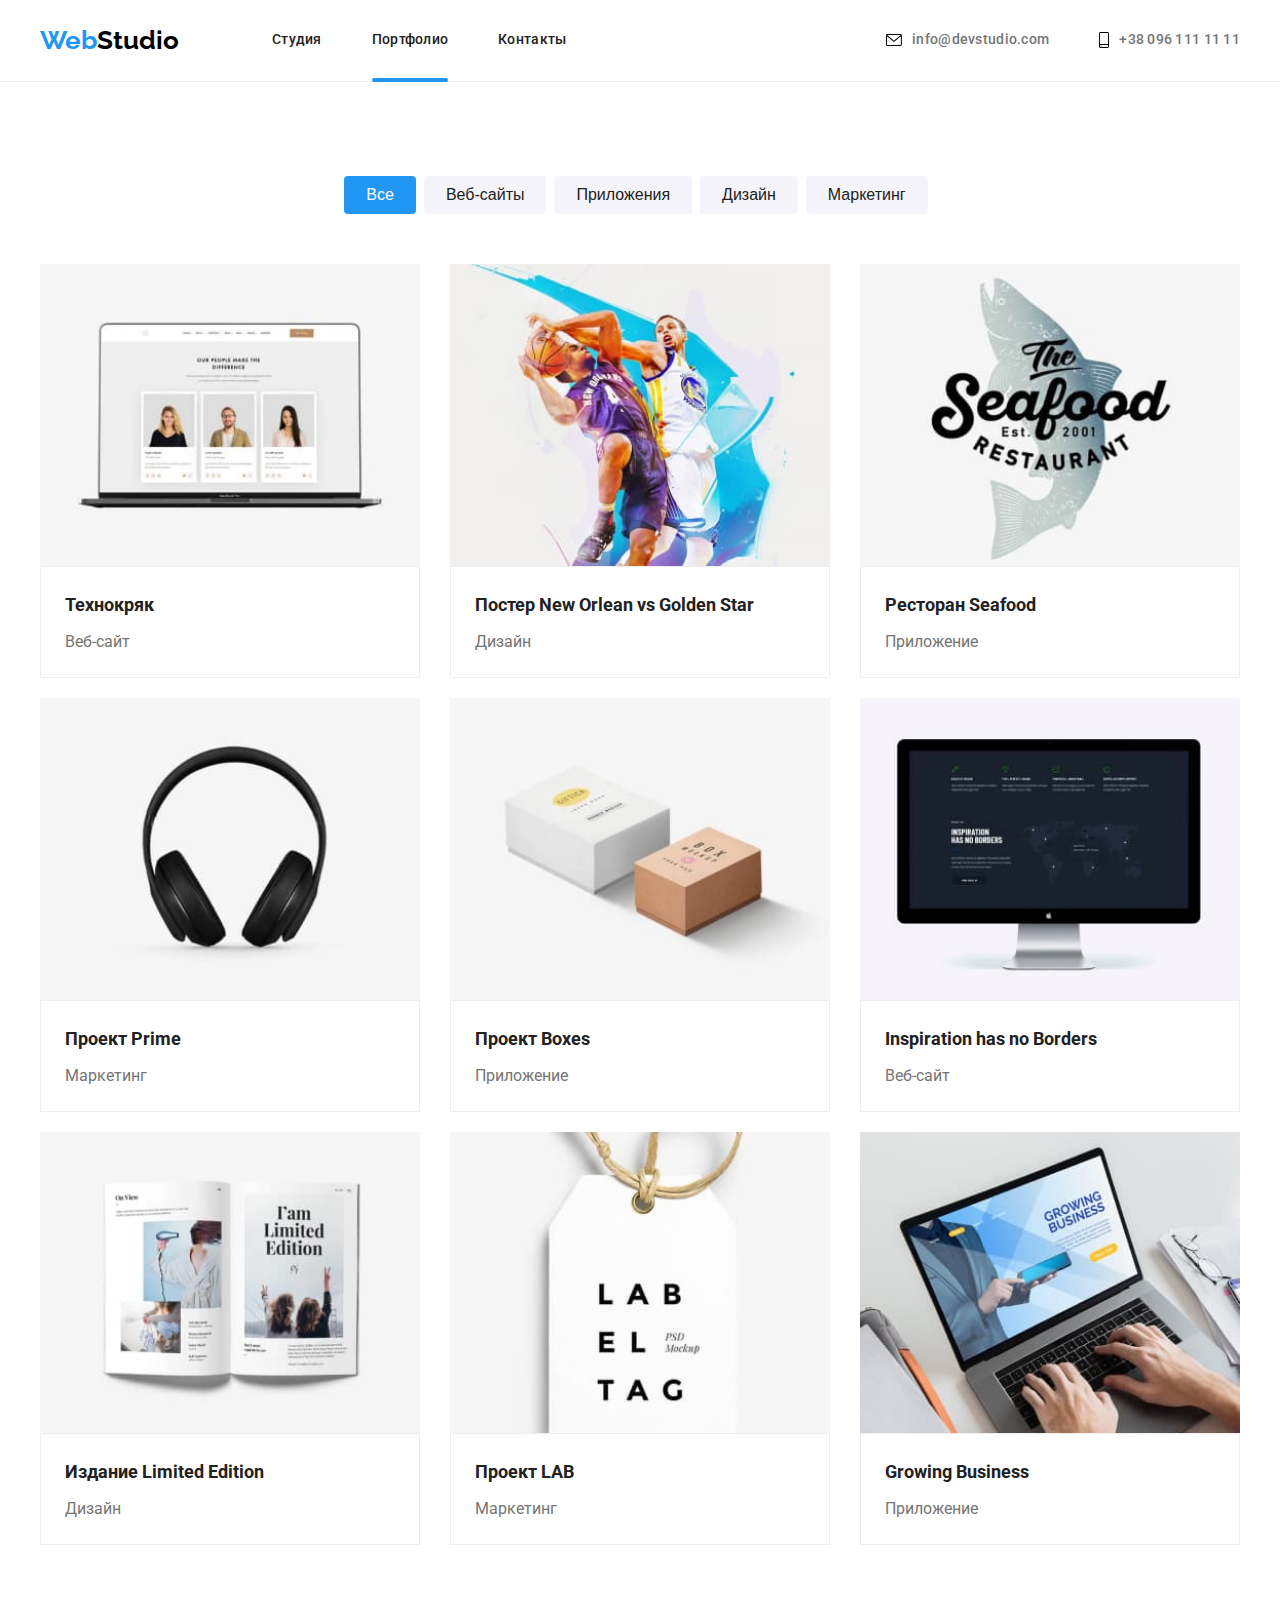
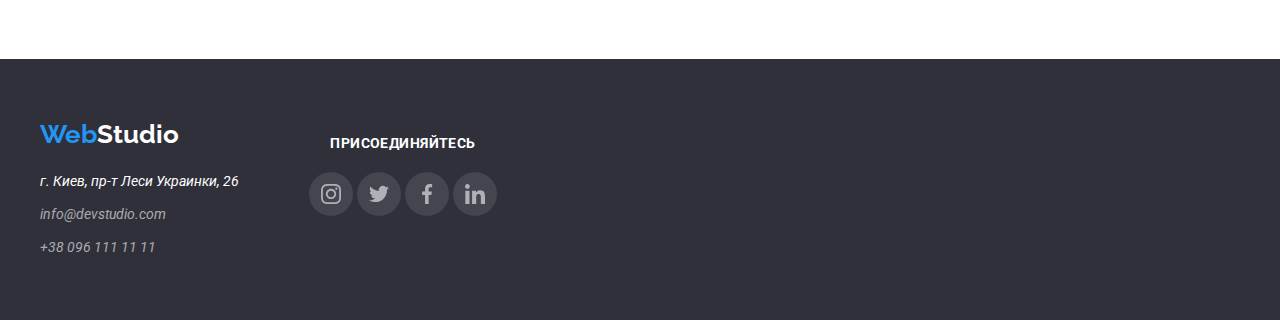
==== portfolio.html @ d8a49e13 "начала 6дз" ====
<!doctype html>
<html lang="ru">
    <head>
    <meta charset="utf-8">
    <meta http-equiv="x-ua-compatible" content="ie=edge">
    <meta name="viewport" content="width=device-width, initial-scale=1.0">
    <title>Портфолио</title>
    <link rel="preconnect" href="https://fonts.googleapis.com">
    <link rel="preconnect" href="https://fonts.gstatic.com" crossorigin>
    <link href="https://fonts.googleapis.com/css2?family=Raleway:wght@700&family=Roboto:wght@400;500;700;900&display=swap" rel="stylesheet">
    <link rel="stylesheet" href="css/styles.css">
    </head>

    <!--Шапка страницы-->
    
    <body>
    
        <header class="header">
            <div class="container">
                <nav class="header-navigation">
                    <a class="header-logo link" href="./index.html"> <span class="header-logo-w">Web</span>Studio</a>
        
                    <!--Навигация на другие страницы-->
                    <ul class="header-nav list">
                        <li><a class="portfolio-header-nav-link pre-pre-nav link" href="index.html">Студия</a></li>
                        <li><a class="portfolio-header-nav-link pre-pre-nav link current" href="./portfolio.html">Портфолио</a></li>
                        <li><a class="portfolio-header-nav-link pre-pre-nav link" href="">Контакты</a></li>
                    </ul>
                </nav>
                <ul class="header-contakt list">
                    <li class="icon-contakt"> 
                        <svg class="icon-contackt-icon" width="16" height="12">
                            <use href="./images/icons.svg#icon-1envelope-hover"></use>
                        </svg>
                        <a class="header-contakt-mailto pre-nav link" href="mailto:info@devstudio.com">info@devstudio.com</a>
                    </li>
                    <li class="icon-contakt">
                        <svg class="icon-contackt-icon" width="10" height="16">
                            <use href="./images/icons.svg#icon-2smartphone"></use>
                        </svg>
                        <a class="header-contakt-tel pre-nav link" href="tel:+380961111111">+38 096 111 11 11</a>
                    </li> 
            </div>
        </header>
     
        <!--Уникальный контент страницы-->
        <main class="section">
            <section class="main-filters">
                <div class="container">
                    <h1 class="visually-hidden">Мои фильтры</h1>
                    <ul class="filters-ul list">
                        <li><button class="portfolio-button-b pre-button" type="button">Все</button></li>
                        <li><button class="portfolio-button pre-button" type="button">Веб-сайты</button></li>
                        <li><button class="portfolio-button pre-button" type="button">Приложения</button></li>
                        <li><button class="portfolio-button pre-button" type="button">Дизайн</button></li>
                        <li><button class="portfolio-button pre-button" type="button">Маркетинг</button></li>
                    </ul>
                </div>
            </section>

            <section class="main-projects">
                <div class="container">
                    <h2 class="visually-hidden">Мои проекты</h2>
                    <ul class="main-projects-ul list">
                        <li class="main-projects-li">
                            <div class="tumba">
                                <div class="projects-overlay">
                                    <img class="projects-img" src="./images/projects/project1.jpg" alt="Технокряк" width="370" height="294">
                                    <p class="projects-overlay-text">Технокряк это современная площадка распространения коронавируса. Компании используют эту платформу для цифрового
                                        шпионажа и атак на защищённые сервера конкурентов.
                                    </p>
                                </div>
                                <div class="projects-border">
                                    <h3 class="main-project-ul-title pre-title">Технокряк</h3>
                                    <p class="main-project-text pre-text" lang="ru">Веб-сайт</p>
                                </div>
                            </div>
                        </li>
                        <li class="main-projects-li">
                            <div class="tumba">
                                <div class="projects-overlay">
                                    <img class="projects-img" src="./images/projects/project2.jpg" alt="Постер" width="370" height="294">
                                    <p class="projects-overlay-text">Технокряк это современная площадка распространения коронавируса. Компании используют
                                        эту платформу для цифрового шпионажа и атак на защищённые сервера конкурентов.
                                    </p>
                                </div>
                                <div class="projects-border">
                                    <h3 class="main-project-ul-title pre-title">Постер New Orlean vs Golden Star</h3>
                                    <p class="main-project-text pre-text" lang="ru">Дизайн</p>
                                </div>
                            </div>
                        </li>
                        <li class="main-projects-li">
                            <div class="tumba">
                                <div class="projects-overlay">
                                    <img class="projects-img" src="./images/projects/project3.jpg" alt="Ресторан Seafood" width="370" height="294">
                                    <p class="projects-overlay-text">Технокряк это современная площадка распространения коронавируса. Компании используют
                                        эту платформу для цифрового шпионажа и атак на защищённые сервера конкурентов.
                                    </p>
                                </div>
                                <div class="projects-border">
                                    <h3 class="main-project-ul-title pre-title">Ресторан Seafood</h3>
                                    <p class="main-project-text pre-text" lang="ru">Приложение</p>
                                </div>
                            </div>
                        </li>
                        <li class="main-projects-li">
                            <div class="tumba">
                                <div class="projects-overlay">
                                    <img class="projects-img" src="./images/projects/project4.jpg" alt="Проект Prime" width="370" height="294">
                                    <p class="projects-overlay-text">Технокряк это современная площадка распространения коронавируса. Компании используют
                                        эту платформу для цифрового шпионажа и атак на защищённые сервера конкурентов.
                                    </p>
                                </div>
                                <div class="projects-border">
                                    <h3 class="main-project-ul-title pre-title">Проект Prime</h3>
                                    <p class="main-project-text pre-text" lang="en">Маркетинг</p>
                                </div>
                            </div>
                        </li>
                        <li class="main-projects-li">
                            <div class="tumba">
                                <div class="projects-overlay">
                                    <img class="projects-img" src="./images/projects/project5.jpg" alt="Проект Boxes" width="370" height="294">
                                    <p class="projects-overlay-text">Технокряк это современная площадка распространения коронавируса. Компании используют
                                        эту платформу для цифрового шпионажа и атак на защищённые сервера конкурентов.
                                    </p>
                                </div>
                                <div class="projects-border">
                                    <h3 class="main-project-ul-title pre-title">Проект Boxes</h3>
                                    <p class="main-project-text pre-text" lang="en">Приложение</p>
                                </div>
                            </div>
                        </li>
                        <li class="main-projects-li">
                            <div class="tumba">
                                <div class="projects-overlay">
                                    <img class="projects-img" src="./images/projects/project6.jpg" alt="Inspiration has no Borders" width="370" height="294">
                                    <p class="projects-overlay-text">Технокряк это современная площадка распространения коронавируса. Компании используют
                                        эту платформу для цифрового шпионажа и атак на защищённые сервера конкурентов.
                                    </p>
                                </div>
                                <div class="projects-border">
                                    <h3 class="main-project-ul-title pre-title">Inspiration has no Borders</h3>
                                    <p class="main-project-text pre-text" lang="en">Веб-сайт</p>
                                </div>
                            </div>
                        </li>
                        <li class="main-projects-li">
                            <div class="tumba">
                                <div class="projects-overlay">
                                    <img class="projects-img" src="./images/projects/project7.jpg" alt="Издание Limited Edition" width="370" height="294">
                                    <p class="projects-overlay-text">Технокряк это современная площадка распространения коронавируса. Компании используют
                                        эту платформу для цифрового шпионажа и атак на защищённые сервера конкурентов.
                                    </p>
                                </div>
                                <div class="projects-border">
                                    <h3 class="main-project-ul-title pre-title">Издание Limited Edition</h3>
                                    <p class="main-project-text pre-text" lang="en">Дизайн</p>
                                </div>
                            </div>
                        </li>
                        <li class="main-projects-li">
                            <div class="tumba">
                                <div class="projects-overlay">
                                    <img class="projects-img" src="./images/projects/project8.jpg" alt="Проект LAB" width="370" height="294">
                                    <p class="projects-overlay-text">Технокряк это современная площадка распространения коронавируса. Компании используют
                                        эту платформу для цифрового шпионажа и атак на защищённые сервера конкурентов.
                                    </p>
                                </div>
                                <div class="projects-border">
                                    <h3 class="main-project-ul-title pre-title">Проект LAB</h3>
                                    <p class="main-project-text pre-text" lang="en">Маркетинг</p>
                                </div>
                            </div>
                        </li>
                        <li class="main-projects-li">
                            <div class="tumba">
                                <div class="projects-overlay">
                                    <img class="projects-img" src="./images/projects/project9.jpg" alt="Growing Business" width="370" height="294">
                                    <p class="projects-overlay-text">Технокряк это современная площадка распространения коронавируса. Компании используют
                                        эту платформу для цифрового шпионажа и атак на защищённые сервера конкурентов.
                                    </p>
                                </div>
                                <div class="projects-border">
                                    <h3 class="main-project-ul-title pre-title">Growing Business</h3>
                                    <p class="main-project-text pre-text" lang="en">Приложение</p>
                                </div>
                            </div>
                        </li>
                    </ul>
                </div>
            </section>
        </main>
        <!--Footer-->
        <footer class="footer">
            <div class="container footer-conteiner">
                <div class="footer-conteiner-box">
                    <a class="footer-logo link" href="./index.html"> <span class="footer-logo-w">Web</span>Studio</a>
                    <address class="footer-contakt">
                        <ul class="footer-contakt-ul list">
                            <li> <a class="footer-contakt-address pre-nav pre-text link" href="https://goo.gl/maps/k5yf5XhUNcUCfMpx5" target="_blank" rel="noopener noreferrer">г. Киев, пр-т Леси Украинки, 26</a></li>
                            <li> <a class="footer-contakt-mailto pre-nav pre-text link" href="mailto:info@devstudio.com">info@devstudio.com</a></li>
                            <li> <a class="footer-contakt-tel pre-nav pre-text link" href="tel:+380961111111">+38 096 111 11 11</a></li>
                        </ul> 
                    </address>
                </div>
                <div class="footer-social-box">
                    <h2 class="footer-social-title">Присоединяйтесь</h2>
                    <ul class="footer-social-ul list">
                        <li class="footer-social-li">
                            <a href="" class="icon-social link">
                                <svg class="icon-social-icon" width="20" height="20">
                                    <use href="./images/icons.svg#icon-instagram"></use>
                                </svg>
                            </a>
                        </li>
                        <li class="footer-social-li">
                            <a href="" class="icon-social link">
                                <svg class="icon-social-icon" width="20" height="20">
                                    <use href="./images/icons.svg#icon-twitter"></use>
                                </svg>
                            </a>
                        </li>
                        <li class="footer-social-li">
                            <a href="" class="icon-social link">
                                <svg class="icon-social-icon" width="20" height="20">
                                    <use href="./images/icons.svg#icon-facebook"></use>
                                </svg>
                            </a>
                        </li>
                        <li class="footer-social-li">
                            <a href="" class="icon-social link">
                                <svg class="icon-social-icon" width="20" height="20">
                                    <use href="./images/icons.svg#icon-linkedin"></use>
                                </svg>
                            </a>
                        </li>
                    </ul>
                </div>
            </div>
        </footer>
    </body>
</html>
---- css/styles.css ----
:root {
  --text-color: #757575;
  --text-title-color: #212121;
  --footer-nav-color: rgba(255, 255, 255, 0.6);
  --heder-logo-s-color: #000000;
  --text-color-white: #ffffff;
  --accent-background-color-button: #188ce8;
  --accent-text-color: #2196f3;
  --margin-left-section-main: 30px;
  --timing-function: cubic-bezier(0.4, 0, 0.2, 1);
  --transition-duration: 250ms;
}

body {
  margin: 0;

  background-color: #ffffff;
  color: #757575;
  font-family: Roboto;
  font-style: sans-serif;
  font-weight: normal;
}
.list {
  list-style: none;
}
.link {
  text-decoration: none;
}
.visually-hidden {
  display: none;
}

.header-logo:hover,
.header-logo:focus {
  color: var(--accent-background-color-button);
}
.pre-pre-nav:hover,
.pre-pre-nav:focus {
  color: var(--accent-background-color-button);
  cursor: pointer;
}
.pre-button:hover,
.pre-button:focus {
  background-color: var(--accent-background-color-button);
  color: var(--text-color-white);
  cursor: pointer;
}
.pre-nav:hover,
.pre-nav:focus {
  color: var(--accent-text-color);
}

/*-------------header-----------*/
.header {
  border-bottom: 1px solid #ececec;
}

.header .container {
  display: flex;
}

.header-navigation {
  display: flex;
  align-items: center;
}

.header-nav {
  display: flex;
}

.header-contakt {
  display: flex;
  margin-left: auto;
}

.header-logo {
  display: inline-block;
  margin-right: 93px;
  padding-top: 25px;
  padding-bottom: 25px;

  font-family: Raleway;
  font-weight: bold;
  font-size: 26px;
  line-height: 1.19;
  color: var(--heder-logo-s-color);
  transition: color var(--transition-duration) var(--timing-function);
}

.header-logo-w {
  color: var(--accent-text-color);
}

.header-nav,
.header-contakt {
  font-weight: 500;
  font-size: 14px;
  line-height: 1.14;
  letter-spacing: 0.02em;
}

.header-nav-link {
  display: inline-block;
  margin-right: 50px;
  padding-top: 32px;
  padding-bottom: 32px;

  color: var(--text-title-color);

  position: relative;
  transition: background-color var(--transition-duration) var(--timing-function);
}

.current:after {
  content: "";

  position: absolute;
  left: 0;
  bottom: -1.5px;

  display: block;
  width: 100%;
  height: 4px;
  background-color: var(--accent-text-color);
  border-radius: 2px;
}
.pre-pre-nav {
  transition: color var(--transition-duration) var(--timing-function);
}

.header-contakt-mailto {
  margin-right: 50px;
}
.header-contakt-tel,
.header-contakt-mailto {
  display: inline-block;
  padding-top: 32px;
  padding-bottom: 32px;

  color: #757575;
  transition: color var(--transition-duration) var(--timing-function);
}

.icon-contakt {
  display: flex;
  justify-content: center;
  align-items: center;
}
.icon-contakt:hover,
.icon-contakt:focus {
  fill: var(--accent-text-color);
  cursor: pointer;
}
.icon-contakt:hover .icon-contackt-icon,
.icon-contakt:focus .icon-contackt-icon {
  fill: var(--accent-text-color);
}
.icon-contackt-icon {
  margin-right: 10px;
  transition: fill var(--transition-duration) var(--timing-function);
}

.heading {
  position: relative;
  background: #2f303a;

  max-width: 1600px;
  height: 600px;
  margin-left: auto;
  margin-right: auto;

  background-image: linear-gradient(
      rgba(47, 48, 58, 0.4),
      rgba(47, 48, 58, 0.4)
    ),
    url("../images/heading/developed.jpg");

  background-repeat: no-repeat;
  background-position: center;
  background-size: cover;

  padding-top: 200px;
  padding-bottom: 200px;
  text-align: center;
}

.heading-title {
  margin: 0 auto 30px auto;
  max-width: 650px;

  font-weight: 900;
  font-size: 44px;
  line-height: 1.36;
  color: var(--text-color-white);
}

.heading-button {
  display: inline-block;
  padding: 10px 32px;
  border-radius: 4px;

  font-weight: bold;
  font-size: 16px;
  line-height: 1.87;
  color: var(--text-color-white);
  background-color: #2196f3;
}

/*---------------main--------------------*/
.main-feature-title {
  font-weight: bold;
  font-size: 14px;
  line-height: 1.14;
  letter-spacing: 0.03em;
  text-transform: uppercase;
  color: var(--text-title-color);
  margin-bottom: 10px;
}
.main-feature-ul {
  display: flex;
  flex-wrap: wrap;
  margin-left: calc(-1 * var(--margin-left-section-main));
}
.main-feature-ul > .main-feature-li {
  flex-basis: calc(100% / 4 - 30px);
  margin-left: var(--margin-left-section-main);
}
.icon-feature {
  display: flex;
  justify-content: center;
  align-items: center;
  margin-bottom: 30px;
  width: 270px;
  height: 120px;
  background: #f5f4fa;
  border-radius: 4px;
}

.main-box {
  padding-bottom: 94px;
}
.main-box-ul {
  display: flex;
  flex-wrap: wrap;
  margin-left: calc(-1 * var(--margin-left-section-main));
}
.main-box-ul > .main-box-li {
  flex-basis: calc(100% / 4 - 30px);
  margin-left: var(--margin-left-section-main);
}
.main-box-li {
  position: relative;
  display: flex;
}

.position {
  position: absolute;
  left: 0;
  bottom: 0;

  display: flex;
  justify-content: center;
  align-items: center;
  width: 100%;
  height: 70px;

  font-weight: bold;
  font-size: 14px;
  line-height: 1.14;
  letter-spacing: 0.03em;
  color: #ffffff;
  background: rgba(47, 48, 58, 0.8);
}

.main-team {
  background: #f5f4fa;
  border-radius: 4px;
  margin-right: auto;
  margin-left: auto;
}

.main-team-li {
  background-color: var(--text-color-white);
  box-shadow: 0px 1px 3px rgba(0, 0, 0, 0.12), 0px 1px 1px rgba(0, 0, 0, 0.14),
    0px 2px 1px rgba(0, 0, 0, 0.2);
  border-radius: 0px 0px 4px 4px;
}
.main-team-ul {
  display: flex;
  flex-wrap: wrap;
  margin-left: calc(-1 * var(--margin-left-section-main));
}
.main-team-ul > .main-team-li {
  flex-basis: calc(100% / 4 - 30px);
  margin-left: var(--margin-left-section-main);
}

.pre-text {
  font-size: 14px;
  line-height: 1.71;
}
.pre-title {
  font-weight: bold;
  font-size: 36px;
  line-height: 1.16;
  color: var(--text-title-color);
  text-align: center;
  margin-bottom: 50px;
}
.pre {
  margin-bottom: 10px;
  text-align: center;
}
.main-team-ul-title {
  font-weight: 500;
  font-size: 16px;
  line-height: 1.18;
  margin-bottom: 10px;
}
.main-team-text {
  font-size: 16px;
  line-height: 1.18;
  text-align: center;
  margin-bottom: 16px;
}
.social-ul {
  display: flex;
  justify-content: center;
  margin-bottom: 30px;
}
.main-team-social-li:not(:last-child) {
  margin-right: 10px;
}

.icon-social {
  display: flex;
  width: 44px;
  height: 44px;
  align-items: center;
  justify-content: center;
  border-radius: 50%;
  fill: #afb1b8;
  background: rgba(255, 255, 255, 0.1);
  transition: background-color var(--transition-duration) var(--timing-function);
}
.icon-social-icon {
  transition: fill var(--transition-duration) var(--timing-function);
}

.icon-social:hover,
.icon-social:focus {
  background-color: var(--accent-text-color);
  cursor: pointer;
}
.icon-social:hover .icon-social-icon,
.icon-social:focus .icon-social-icon {
  fill: var(--text-color-white);
}
.main-client-ul {
  display: flex;
}

.icon-client {
  display: flex;
  width: 170px;
  height: 92px;
  border: 1px solid #afb1b8;
  margin-right: 30px;
  justify-content: center;
  align-items: center;
  border-radius: 4px;
  transition: background-color var(--transition-duration) var(--timing-function);
}
.icon-client-icon {
  fill: #afb1b8;
  transition: fill var(--transition-duration) var(--timing-function);
}

.icon-client:hover,
.icon-client:focus {
  border-color: var(--accent-text-color);
  cursor: pointer;
}

.icon-client:hover .icon-client-icon,
.icon-client:focus .icon-client-icon {
  fill: var(--accent-text-color);
}

img {
  display: block;
  min-width: 100%;
  height: auto;
}

.img-team {
  margin-bottom: 30px;
}
/*------------------footer-----------------*/
.footer {
  display: flex;
  margin-right: auto;
  margin-left: auto;
  background: #2f303a;
}
.footer-conteiner {
  display: flex;
}
.footer-conteiner-box {
  display: flex;
  flex-direction: column;
  align-items: baseline;
}
.footer-logo {
  display: block;
  font-family: Raleway;
  font-weight: bold;
  font-size: 26px;
  line-height: 1.19;
  color: var(--text-color-white);
  padding-top: 60px;
  margin-bottom: 20px;
}
.footer-logo-w {
  color: var(--accent-text-color);
}
.footer-contakt {
  display: flex;
}
.footer-contakt-ul {
  display: block;
  padding-bottom: 60px;
}
.footer-contakt-address {
  display: block;
  margin-bottom: 9px;
  color: var(--text-color-white);
  transition: color var(--transition-duration) var(--timing-function);
}
.footer-contakt-mailto {
  display: block;
  margin-bottom: 9px;
  color: rgba(255, 255, 255, 0.6);
  transition: color var(--transition-duration) var(--timing-function);
}
.footer-contakt-tel {
  display: block;
  color: rgba(255, 255, 255, 0.6);
  transition: color var(--transition-duration) var(--timing-function);
}
.footer-social-box {
  display: flex;
  flex-direction: column;
  align-items: center;
  margin-left: 70px;
  padding-top: 72px;
  padding-bottom: 100px;
}
.footer-social-title {
  font-family: Roboto;
  font-style: normal;
  font-weight: bold;
  font-size: 14px;
  line-height: 1.14;
  letter-spacing: 0.03em;
  text-transform: uppercase;
  color: var(--text-color-white);
  margin-bottom: 20px;
}
.footer-social-ul {
  display: block;
  align-items: center;
  justify-content: center;
}
.footer-social-li {
  display: inline-block;
  align-items: center;
}

/*-----------------------Portfolio-------------------------*/
/*---------------Header---------------*/
.portfolio-header-nav-link {
  display: inline-block;
  margin-right: 50px;
  padding-top: 32px;
  padding-bottom: 32px;

  color: var(--text-title-color);

  position: relative;
}

.portfolio-header-contakt-mailto,
.portfolio-header-contakt-tel {
  color: var(--text-color);
}
.portfolio-header-contakt-mailto {
  display: inline-block;
  margin-right: 50px;
  padding-top: 32px;
  padding-bottom: 32px;
}

.portfolio-header-contakt-tel {
  display: inline-block;
  padding-top: 32px;
  padding-bottom: 32px;
}

/*--------------Button-------------*/
.main-filters {
  display: flex;
}

.filters-ul {
  display: flex;
  justify-content: center;
}
.pre-button {
  font-weight: 500;
  font-size: 16px;
  line-height: 1.62;
  border: none;
}
.portfolio-button-b {
  display: inline-block;
  padding: 6px 22px;
  margin-right: 8px;
  margin-bottom: 50px;
  border-radius: 4px;

  color: var(--text-color-white);
  background-color: var(--accent-text-color);
}
.portfolio-button {
  display: inline-block;
  padding: 6px 22px;
  margin-right: 8px;
  margin-bottom: 50px;

  color: var(--text-title-color);
  background: #f5f4fa;
  border-radius: 4px;
}
/*-----------Main--------------*/

.main-projects-ul {
  display: flex;
  flex-wrap: wrap;
  margin-left: calc(-1 * var(--margin-left-section-main));
}
.main-projects-li {
  flex-basis: calc(100% / 3 - 30px);
  margin-left: var(--margin-left-section-main);
}
.tumba:hover,
.tumba:focus {
  box-shadow: 0px 1px 1px rgba(0, 0, 0, 0.12), 0px 4px 4px rgba(0, 0, 0, 0.06),
    1px 4px 6px rgba(0, 0, 0, 0.16);
  cursor: pointer;
}

.projects-border {
  border: 1px solid #eeeeee;
  margin-bottom: 20px;
}
.main-project-ul-title {
  margin: 20px 24px 4px 24px;
  text-align: left;

  font-size: 18px;
  line-height: 2;
}

.main-project-text {
  margin: 0px 24px 20px 24px;
  text-align: left;

  font-size: 16px;
  line-height: 1.87;
}
.projects-overlay {
  position: relative;
  overflow: hidden;
}

.projects-overlay-text {
  position: absolute;
  top: 0;
  left: 0;
  height: 100%;
  padding: 63px 24px;
  overflow: auto;

  font-size: 18px;
  line-height: 28px;
  letter-spacing: 0.03em;
  background: rgba(33, 150, 243, 0.9);
  color: var(--text-color-white);
  transform: translateY(100%);
  transition: transform var(--transition-duration) var(--timing-function);
}
.tumba:hover .projects-overlay-text,
.tumba:focus .projects-overlay-text {
  transform: translateY(0%);
}
/*----------container-----------------*/
p,
h1,
h2,
h3,
h4 {
  margin-top: 0;
  margin-bottom: 0;
}
ul {
  margin-top: 0;
  margin-bottom: 0;
  padding-left: 0;
}
.container {
  width: 1200px;
  padding-left: 15px;
  padding-right: 15px;
  margin: 0 auto;
  align-items: center;
}
.section {
  padding-top: 94px;
  padding-bottom: 94px;
}
/*---------modal---------*/
.backdrop {
  position: fixed;
  top: 0;
  left: 0;
  width: 100vw;
  height: 100vh;
  background: rgba(0, 0, 0, 0.2);
  opacity: 1;
  transform: scale(1);

  transition: opacity transform;
  transition-duration: var(--transition-duration);
  transition-timing-function: var(--timing-function);
}

.backdrop.is-hidden {
  opacity: 0;
  transform: scale(0);
  pointer-events: none;
  visibility: visible;
}
.modal-window {
  width: 528px;
  height: 521px;

  position: absolute;
  top: 50%;
  left: 50%;
  transform: translate(-50%, -50%);
  background: #ffffff;
}
.modal-close-btn {
  display: flex;
  width: 30px;
  height: 30px;
  align-items: center;
  justify-content: center;
  border-radius: 50%;

  position: absolute;
  top: 8px;
  right: 8px;

  background: #ffffff;
  border: 1px solid rgba(0, 0, 0, 0.1);
}
.modal-close-icon {
  display: flex;
  fill: #000000;
}
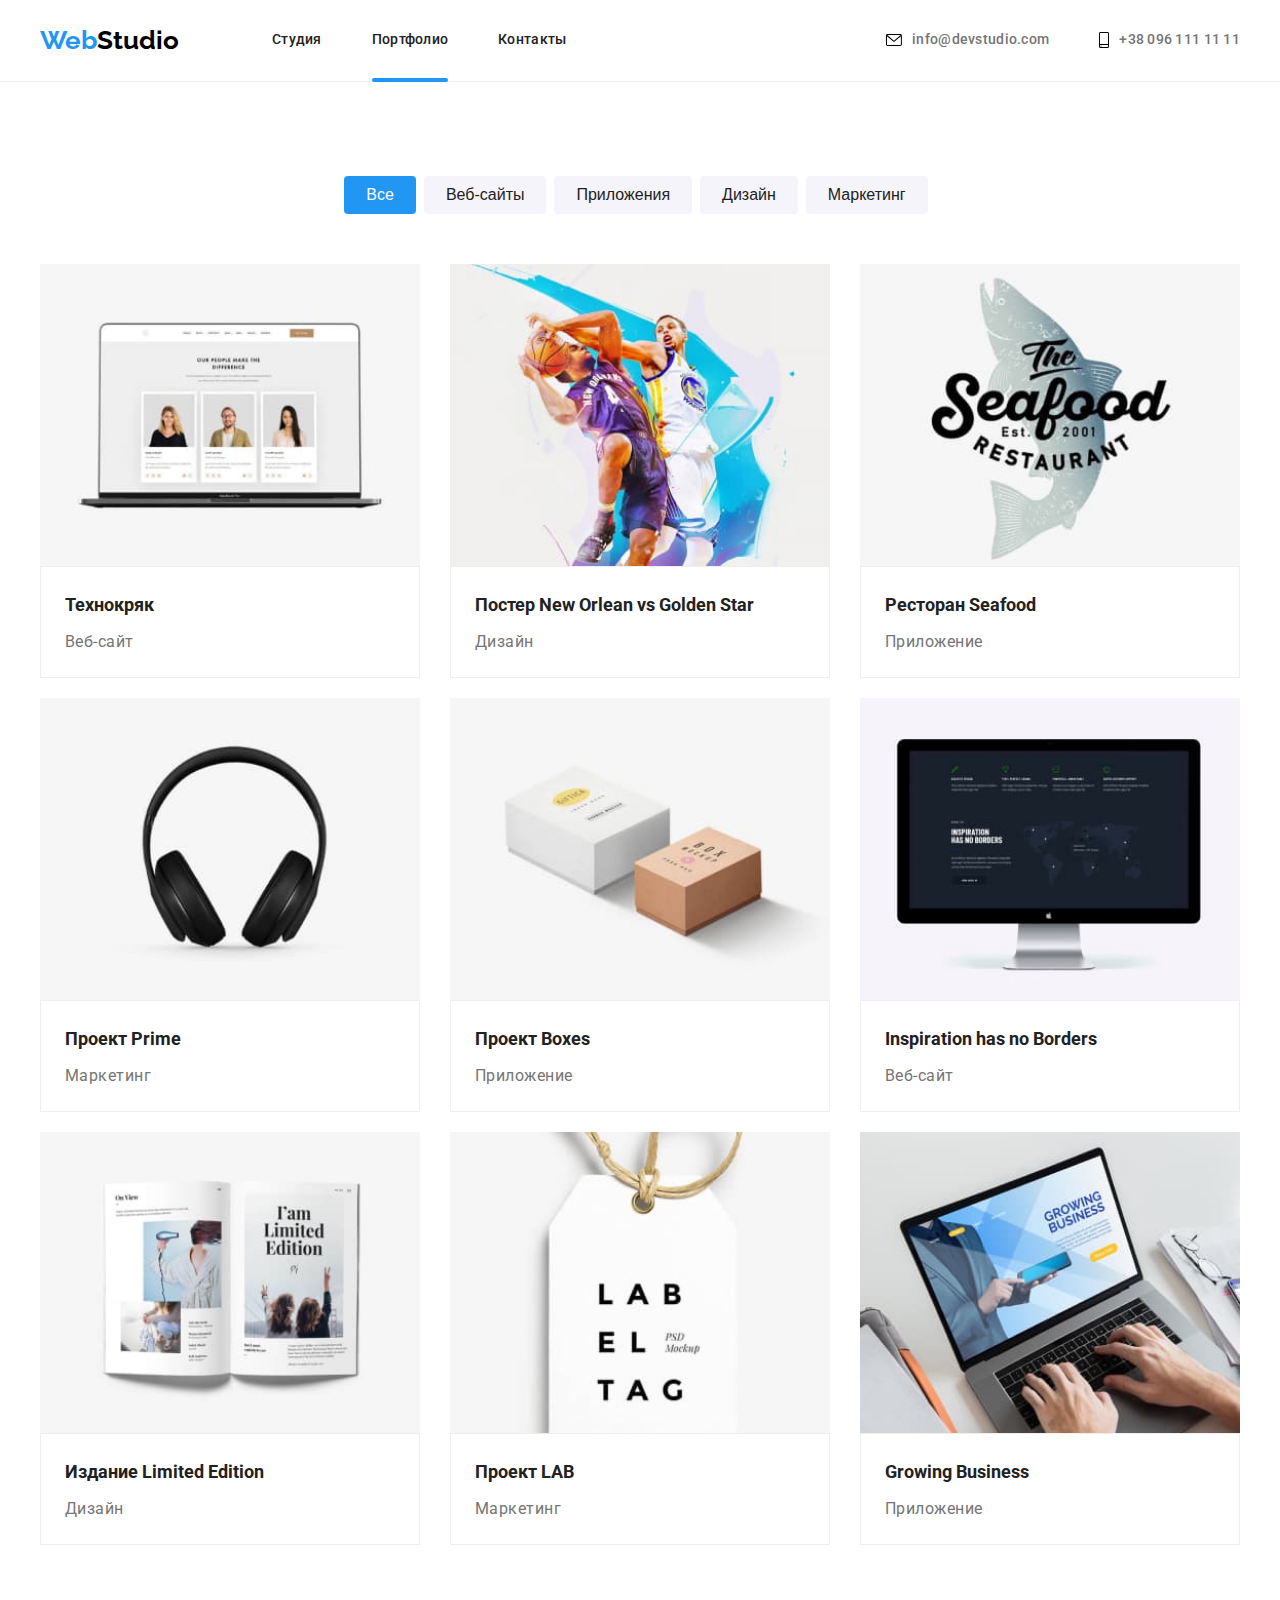
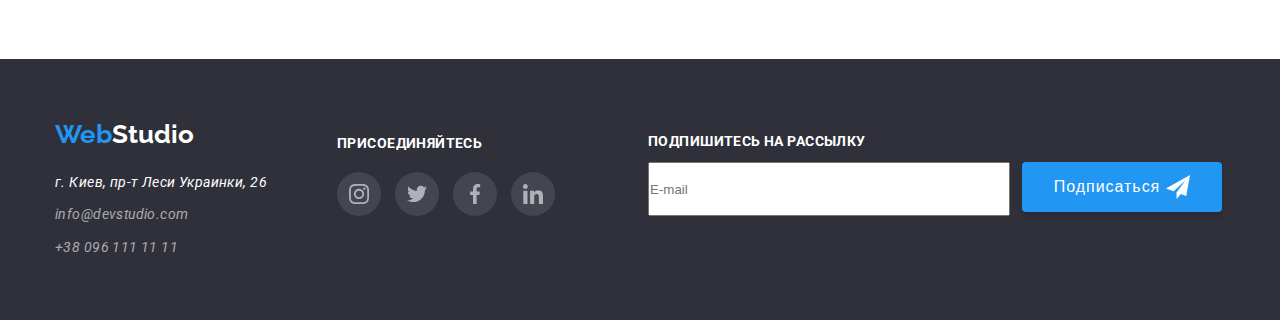
==== commit 5ef681e8: "сделала футер" ====
--- a/portfolio.html
+++ b/portfolio.html
@@ -46,7 +46,7 @@
         <!--Уникальный контент страницы-->
         <main class="section">
             <section class="main-filters">
-                <div class="container">
+                <div class="container-portfolio">
                     <h1 class="visually-hidden">Мои фильтры</h1>
                     <ul class="filters-ul list">
                         <li><button class="portfolio-button-b pre-button" type="button">Все</button></li>
@@ -194,7 +194,7 @@
         </main>
         <!--Footer-->
         <footer class="footer">
-            <div class="container footer-conteiner">
+            <div class="container-portfolio footer-conteiner">
                 <div class="footer-conteiner-box">
                     <a class="footer-logo link" href="./index.html"> <span class="footer-logo-w">Web</span>Studio</a>
                     <address class="footer-contakt">
@@ -238,6 +238,22 @@
                         </li>
                     </ul>
                 </div>
+                <div class="footer-form">
+                    <h2 class="form-send-title">Подпишитесь на рассылку</h2>
+                    <form class="form-send">
+                        <div class="form-mail">
+                            <input type="email" name="mail" id="mail" autocomplete placeholder="E-mail">
+                        </div>
+                        <button type="submit" class="footer-form-button pre-button">Подписаться
+                            <a href="" class="icon-footer">
+                                <svg class="icon-footer-icon" width="24" height="24">
+                                    <use href="./images/icons.svg#icon-icon-send"></use>
+                                </svg>
+                            </a>
+                        </button>
+                    </form>
+                </div>
+                
             </div>
         </footer>
     </body>
--- a/css/styles.css
+++ b/css/styles.css
@@ -268,6 +268,7 @@
   font-size: 14px;
   line-height: 1.14;
   letter-spacing: 0.03em;
+  text-transform: uppercase;
   color: #ffffff;
   background: rgba(47, 48, 58, 0.8);
 }
@@ -298,6 +299,7 @@
 .pre-text {
   font-size: 14px;
   line-height: 1.71;
+  letter-spacing: 0.03em;
 }
 .pre-title {
   font-weight: bold;
@@ -416,7 +418,7 @@
   font-family: Raleway;
   font-weight: bold;
   font-size: 26px;
-  line-height: 1.19;
+  line-height: 1.2;
   color: var(--text-color-white);
   padding-top: 60px;
   margin-bottom: 20px;
@@ -457,8 +459,6 @@
   padding-bottom: 100px;
 }
 .footer-social-title {
-  font-family: Roboto;
-  font-style: normal;
   font-weight: bold;
   font-size: 14px;
   line-height: 1.14;
@@ -466,6 +466,8 @@
   text-transform: uppercase;
   color: var(--text-color-white);
   margin-bottom: 20px;
+  text-align: left;
+  width: 100%;
 }
 .footer-social-ul {
   display: block;
@@ -475,6 +477,69 @@
 .footer-social-li {
   display: inline-block;
   align-items: center;
+}
+.footer-social-li:not(:last-child) {
+  margin-right: 10px;
+}
+.footer-form {
+  display: block;
+  justify-content: center;
+  align-items: center;
+  margin-left: 93px;
+  padding-top: 72px;
+  padding-bottom: 94px;
+}
+.form-send {
+  display: flex;
+  justify-content: start;
+}
+.form-mail {
+  display: flex;
+}
+.form-mail input {
+  margin-right: 12px;
+  padding: 0;
+  width: 358px;
+  height: 50px;
+}
+
+.form-send-title {
+  font-weight: bold;
+  font-size: 14px;
+  line-height: 1.14px;
+  letter-spacing: 0.03em;
+  text-transform: uppercase;
+
+  color: var(--text-color-white);
+  margin-bottom: 20px;
+}
+.footer-form-button {
+  font-weight: bold;
+  font-size: 16px;
+  line-height: 1.87px;
+
+  width: 200px;
+  height: 50px;
+
+  display: flex;
+  justify-content: center;
+  align-items: center;
+  text-align: center;
+  letter-spacing: 0.06em;
+
+  color: var(--text-color-white);
+  background-color: var(--accent-text-color);
+  box-shadow: 0px 4px 4px rgba(0, 0, 0, 0.15);
+  border-radius: 4px;
+}
+.icon-footer {
+  display: flex;
+  justify-content: center;
+  align-items: center;
+  margin-left: 6px;
+}
+.icon-footer-icon {
+  fill: var(--text-color-white);
 }
 
 /*-----------------------Portfolio-------------------------*/
@@ -620,6 +685,13 @@
 }
 .container {
   width: 1200px;
+  padding-left: 15px;
+  padding-right: 15px;
+  margin: 0 auto;
+  align-items: center;
+}
+.container-portfolio {
+  width: 1170px;
   padding-left: 15px;
   padding-right: 15px;
   margin: 0 auto;
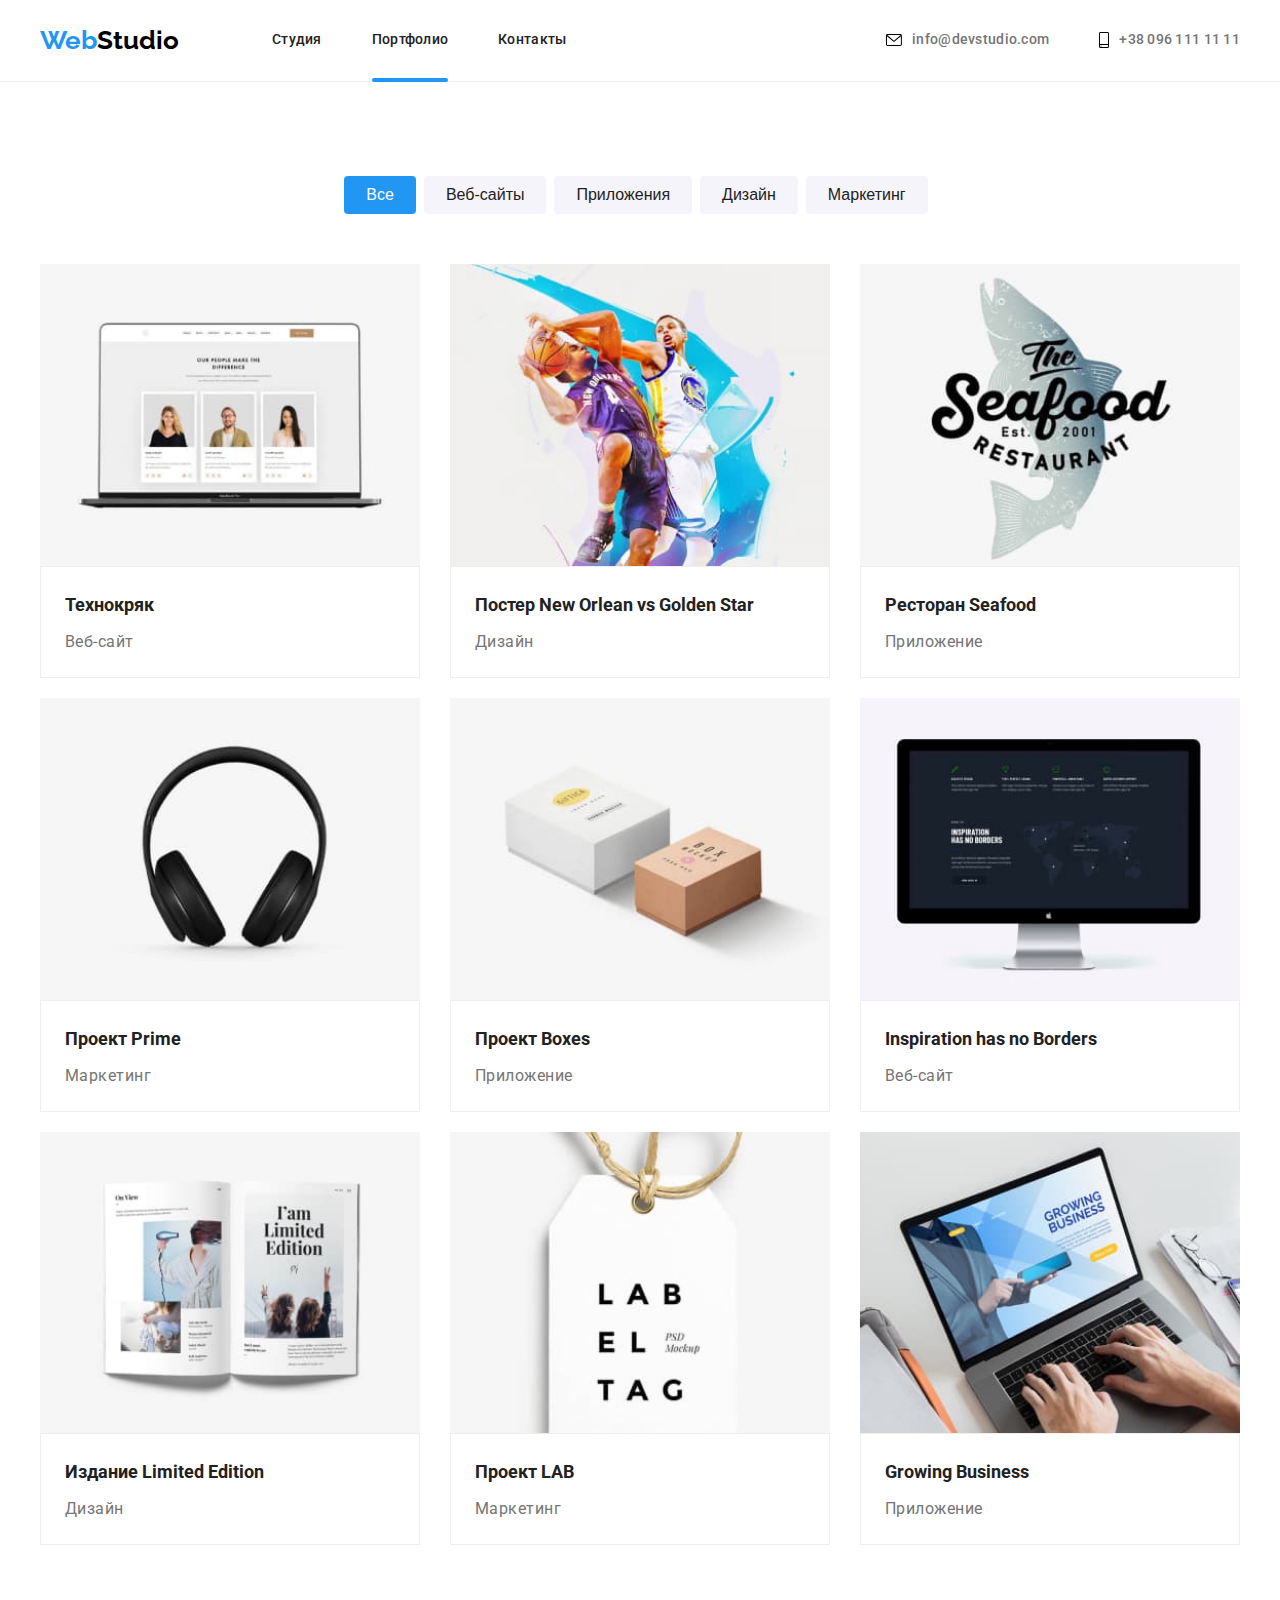
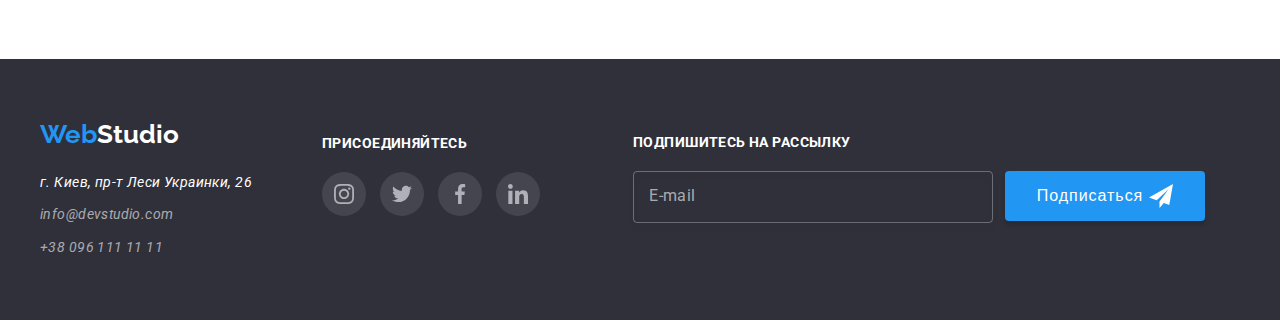
==== commit 531bb17c: "закончила 6 дз" ====
--- a/portfolio.html
+++ b/portfolio.html
@@ -46,7 +46,7 @@
         <!--Уникальный контент страницы-->
         <main class="section">
             <section class="main-filters">
-                <div class="container-portfolio">
+                <div class="container">
                     <h1 class="visually-hidden">Мои фильтры</h1>
                     <ul class="filters-ul list">
                         <li><button class="portfolio-button-b pre-button" type="button">Все</button></li>
@@ -194,7 +194,7 @@
         </main>
         <!--Footer-->
         <footer class="footer">
-            <div class="container-portfolio footer-conteiner">
+            <div class="container footer-conteiner">
                 <div class="footer-conteiner-box">
                     <a class="footer-logo link" href="./index.html"> <span class="footer-logo-w">Web</span>Studio</a>
                     <address class="footer-contakt">
@@ -242,7 +242,8 @@
                     <h2 class="form-send-title">Подпишитесь на рассылку</h2>
                     <form class="form-send">
                         <div class="form-mail">
-                            <input type="email" name="mail" id="mail" autocomplete placeholder="E-mail">
+                            <input type="email" class="form-input" name="mail" id="mail" autocomplete>
+                            <label for="mail" class="form-label">E-mail</label>
                         </div>
                         <button type="submit" class="footer-form-button pre-button">Подписаться
                             <a href="" class="icon-footer">
--- a/css/styles.css
+++ b/css/styles.css
@@ -495,6 +495,7 @@
 }
 .form-mail {
   display: flex;
+  position: relative;
 }
 .form-mail input {
   margin-right: 12px;
@@ -502,11 +503,35 @@
   width: 358px;
   height: 50px;
 }
+.form-input {
+  background-color: transparent;
+  outline: none;
+  border: 1px solid rgba(255, 255, 255, 0.3);
+  filter: drop-shadow(0px 4px 4px rgba(0, 0, 0, 0.15));
+  border-radius: 4px;
+}
+.form-input:hover,
+.form-input:focus {
+  border-color: var(--accent-text-color);
+  cursor: pointer;
+}
+.form-label {
+  position: absolute;
+  top: 15px;
+  left: 16px;
+
+  font-weight: normal;
+  font-size: 16px;
+  line-height: 1.25;
+  letter-spacing: 0.03em;
+
+  color: rgba(255, 255, 255, 0.6);
+}
 
 .form-send-title {
   font-weight: bold;
   font-size: 14px;
-  line-height: 1.14px;
+  line-height: 1.14;
   letter-spacing: 0.03em;
   text-transform: uppercase;
 
@@ -516,7 +541,7 @@
 .footer-form-button {
   font-weight: bold;
   font-size: 16px;
-  line-height: 1.87px;
+  line-height: 1.87;
 
   width: 200px;
   height: 50px;
@@ -608,16 +633,16 @@
   border-radius: 4px;
 }
 /*-----------Main--------------*/
-
 .main-projects-ul {
   display: flex;
   flex-wrap: wrap;
   margin-left: calc(-1 * var(--margin-left-section-main));
 }
-.main-projects-li {
+.main-projects-ul > .main-projects-li {
   flex-basis: calc(100% / 3 - 30px);
   margin-left: var(--margin-left-section-main);
 }
+
 .tumba:hover,
 .tumba:focus {
   box-shadow: 0px 1px 1px rgba(0, 0, 0, 0.12), 0px 4px 4px rgba(0, 0, 0, 0.06),
@@ -658,7 +683,7 @@
   overflow: auto;
 
   font-size: 18px;
-  line-height: 28px;
+  line-height: 1.55;
   letter-spacing: 0.03em;
   background: rgba(33, 150, 243, 0.9);
   color: var(--text-color-white);
@@ -690,13 +715,7 @@
   margin: 0 auto;
   align-items: center;
 }
-.container-portfolio {
-  width: 1170px;
-  padding-left: 15px;
-  padding-right: 15px;
-  margin: 0 auto;
-  align-items: center;
-}
+
 .section {
   padding-top: 94px;
   padding-bottom: 94px;
@@ -724,14 +743,16 @@
   visibility: visible;
 }
 .modal-window {
+  position: absolute;
   width: 528px;
-  height: 521px;
-
-  position: absolute;
+  min-height: 521px;
   top: 50%;
   left: 50%;
   transform: translate(-50%, -50%);
   background: #ffffff;
+  box-shadow: 0px 1px 3px rgba(0, 0, 0, 0.12), 0px 1px 1px rgba(0, 0, 0, 0.14),
+    0px 2px 1px rgba(0, 0, 0, 0.2);
+  border-radius: 4px;
 }
 .modal-close-btn {
   display: flex;
@@ -748,7 +769,183 @@
   background: #ffffff;
   border: 1px solid rgba(0, 0, 0, 0.1);
 }
+
 .modal-close-icon {
   display: flex;
   fill: #000000;
-}
+  transition: fill var(--transition-duration) var(--timing-function);
+}
+.modal-close-btn:hover,
+.modal-close-btn:focus {
+  color: var(--accent-text-color);
+  cursor: pointer;
+}
+.modal-close-btn:hover .modal-close-icon,
+.modal-close-btn:focus .modal-close-icon {
+  fill: var(--accent-text-color);
+  cursor: pointer;
+}
+
+.form-modal-title {
+  display: block;
+
+  text-align: center;
+  font-weight: bold;
+  font-size: 20px;
+  line-height: 1.15;
+  letter-spacing: 0.03em;
+  padding-top: 40px;
+  margin-bottom: 12px;
+
+  color: #212121;
+}
+.modal-group {
+  display: block;
+  width: 448px;
+  min-height: 342px;
+  margin-left: 40px;
+  margin-right: 40px;
+}
+
+.form {
+  margin-bottom: 10px;
+}
+.modal-lable {
+  display: block;
+  font-weight: normal;
+  font-size: 12px;
+  line-height: 1.17;
+  letter-spacing: 0.01em;
+  margin-bottom: 4px;
+
+  color: #757575;
+}
+.input-wrap {
+  display: block;
+  position: relative;
+}
+.modal-input {
+  width: 100%;
+  height: 40px;
+  border: 1px solid rgba(33, 33, 33, 0.2);
+  box-sizing: border-box;
+  border-radius: 4px;
+  padding-left: 30px;
+  transition: border var(--transition-duration) var(--timing-function);
+}
+.form-modal-icon {
+  position: absolute;
+  left: 12px;
+  top: 50%;
+  transform: translateY(-50%);
+  transition: fill var(--transition-duration) var(--timing-function);
+}
+.modal-input:hover,
+.modal-input:focus {
+  border: 1px solid #2196f3;
+  box-sizing: border-box;
+  border-radius: 4px;
+  outline: var(--accent-text-color);
+  cursor: pointer;
+}
+
+.form-modal-icon:hover,
+.form-modal-icon:focus {
+  fill: var(--accent-text-color);
+}
+.modal-input:focus + .form-modal-icon {
+  fill: var(--accent-text-color);
+  cursor: pointer;
+}
+.modal-input:hover + .form-modal-icon {
+  fill: var(--accent-text-color);
+  cursor: pointer;
+}
+.commet-wrap {
+  display: block;
+  width: 448px;
+  height: 120px;
+  margin-bottom: 17px;
+  border: 1px solid rgba(33, 33, 33, 0.2);
+  box-sizing: border-box;
+  border-radius: 4px;
+  resize: none;
+}
+.commet-wrap:hover,
+.commet-wrap:focus {
+  border: 1px solid #2196f3;
+  box-sizing: border-box;
+  border-radius: 4px;
+  outline: var(--accent-text-color);
+  cursor: pointer;
+}
+.modal-comment {
+  width: 416px;
+  height: 96px;
+  margin: 12px 16px;
+  resize: none;
+  border: none;
+}
+
+.modal-comment::placeholder {
+  font-weight: normal;
+  font-size: 12px;
+  line-height: 1.17;
+  letter-spacing: 0.01em;
+
+  color: rgba(117, 117, 117, 0.5);
+}
+
+.check-label {
+  display: flex;
+  justify-content: center;
+  align-items: center;
+}
+.icon-check {
+  width: 16px;
+  height: 15px;
+  border: 2px solid#212121;
+  border-radius: 2px;
+  margin-right: 7px;
+  display: flex;
+  align-items: center;
+  justify-content: center;
+}
+.checkbox:checked + .check-label > .icon-check {
+  background: var(--accent-text-color);
+  border: none;
+}
+.label-check-text {
+  display: flex;
+  font-weight: normal;
+  font-size: 14px;
+  line-height: 1.71;
+  letter-spacing: 0.03em;
+
+  color: #757575;
+}
+.check-text {
+  display: block;
+  margin-left: 3px;
+  font-weight: normal;
+  font-size: 14px;
+  line-height: 1.71;
+  letter-spacing: 0.03em;
+  color: var(--accent-text-color);
+}
+.visually-hidden-check {
+  position: absolute;
+  width: 1px;
+  height: 1px;
+  margin: -1px;
+  padding: 0;
+  overflow: hidden;
+  border: 0;
+  clip: rect(0 0 0 0);
+}
+.form-btn {
+  display: block;
+  margin: 30px auto 40px auto;
+  width: 200px;
+  height: 50px;
+}
